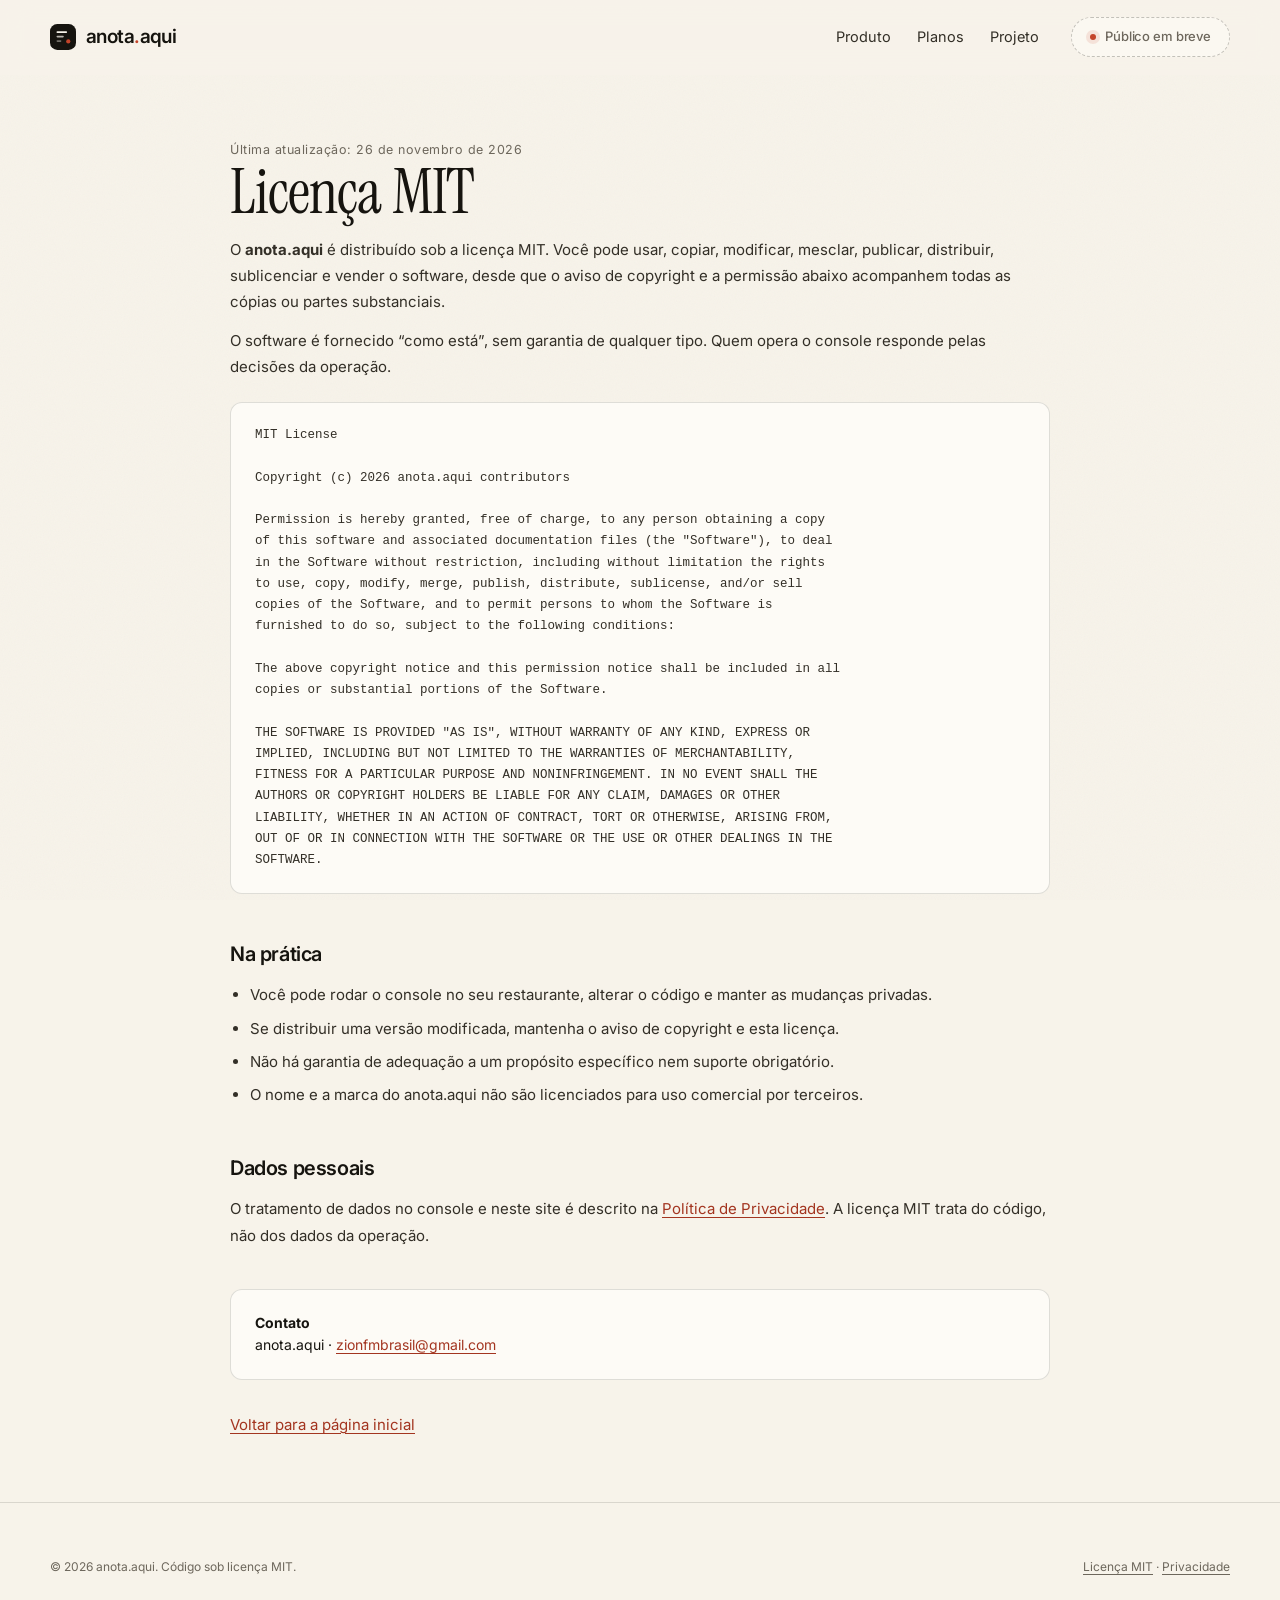
==== licenca.html @ 0621daaa "site: substitui termos de uso pela licenca MIT O projeto sera publico sob MIT. A pagina de termos sa" ====
<!doctype html>
<html lang="pt-BR">
<head>
  <meta charset="utf-8">
  <meta name="viewport" content="width=device-width, initial-scale=1">
  <title>Licença MIT — anota.aqui</title>
  <meta name="description" content="O anota.aqui é distribuído sob a licença MIT.">
  <meta name="theme-color" content="#f7f3ea">
  <link rel="icon" href="assets/mark.svg" type="image/svg+xml">
  <link rel="preconnect" href="https://fonts.googleapis.com">
  <link rel="preconnect" href="https://fonts.gstatic.com" crossorigin>
  <link href="https://fonts.googleapis.com/css2?family=Instrument+Serif:ital@0;1&family=Inter:wght@400;500;600&display=swap" rel="stylesheet">
  <link rel="stylesheet" href="assets/site.css">
</head>
<body>
  <a class="skip" href="#conteudo">Ir para o conteúdo</a>

  <header class="site-header">
    <div class="wrap header-inner">
      <a class="brand" href="./" aria-label="anota.aqui, página inicial">
        <svg viewBox="0 0 32 32" aria-hidden="true">
          <rect width="32" height="32" rx="9" fill="#16140f"/>
          <rect x="8" y="9" width="13" height="2" rx="1" fill="#f7f3ea"/>
          <rect x="8" y="14.5" width="9" height="2" rx="1" fill="#f7f3ea" opacity="0.72"/>
          <rect x="8" y="20" width="6" height="2" rx="1" fill="#f7f3ea" opacity="0.42"/>
          <circle cx="22.5" cy="21.5" r="2.6" fill="#c4442a"/>
        </svg>
        <span class="wordmark">anota<span class="dot">.</span>aqui</span>
      </a>
      <nav class="nav" aria-label="Navegação">
        <a href="index.html#produto">Produto</a>
        <a href="index.html#planos">Planos</a>
        <a href="index.html#contato">Projeto</a>
      </nav>
      <span class="soon-pill">Público em breve</span>
    </div>
  </header>

  <main id="conteudo" class="legal">
    <div class="wrap">
      <p class="updated">Última atualização: 26 de novembro de 2026</p>
      <h1>Licença MIT</h1>
      <p>
        O <strong>anota.aqui</strong> é distribuído sob a licença MIT. Você pode usar,
        copiar, modificar, mesclar, publicar, distribuir, sublicenciar e vender o
        software, desde que o aviso de copyright e a permissão abaixo acompanhem todas
        as cópias ou partes substanciais.
      </p>
      <p>
        O software é fornecido “como está”, sem garantia de qualquer tipo. Quem opera o
        console responde pelas decisões da operação.
      </p>

      <pre class="license-text">MIT License

Copyright (c) 2026 anota.aqui contributors

Permission is hereby granted, free of charge, to any person obtaining a copy
of this software and associated documentation files (the "Software"), to deal
in the Software without restriction, including without limitation the rights
to use, copy, modify, merge, publish, distribute, sublicense, and/or sell
copies of the Software, and to permit persons to whom the Software is
furnished to do so, subject to the following conditions:

The above copyright notice and this permission notice shall be included in all
copies or substantial portions of the Software.

THE SOFTWARE IS PROVIDED "AS IS", WITHOUT WARRANTY OF ANY KIND, EXPRESS OR
IMPLIED, INCLUDING BUT NOT LIMITED TO THE WARRANTIES OF MERCHANTABILITY,
FITNESS FOR A PARTICULAR PURPOSE AND NONINFRINGEMENT. IN NO EVENT SHALL THE
AUTHORS OR COPYRIGHT HOLDERS BE LIABLE FOR ANY CLAIM, DAMAGES OR OTHER
LIABILITY, WHETHER IN AN ACTION OF CONTRACT, TORT OR OTHERWISE, ARISING FROM,
OUT OF OR IN CONNECTION WITH THE SOFTWARE OR THE USE OR OTHER DEALINGS IN THE
SOFTWARE.</pre>

      <h2>Na prática</h2>
      <ul>
        <li>Você pode rodar o console no seu restaurante, alterar o código e manter as mudanças privadas.</li>
        <li>Se distribuir uma versão modificada, mantenha o aviso de copyright e esta licença.</li>
        <li>Não há garantia de adequação a um propósito específico nem suporte obrigatório.</li>
        <li>O nome e a marca do anota.aqui não são licenciados para uso comercial por terceiros.</li>
      </ul>

      <h2>Dados pessoais</h2>
      <p>
        O tratamento de dados no console e neste site é descrito na
        <a href="privacidade.html">Política de Privacidade</a>. A licença MIT trata do
        código, não dos dados da operação.
      </p>

      <div class="box">
        <strong>Contato</strong><br>
        anota.aqui · <a href="mailto:zionfmbrasil@gmail.com">zionfmbrasil@gmail.com</a>
      </div>

      <p style="margin-top:32px;"><a href="./">Voltar para a página inicial</a></p>
    </div>
  </main>

  <footer class="site-footer">
    <div class="wrap">
      <div class="footer-bottom" style="margin-top:0;border-top:0;padding-top:0;">
        <span>© 2026 anota.aqui. Código sob licença MIT.</span>
        <span><a href="licenca.html">Licença MIT</a> · <a href="privacidade.html">Privacidade</a></span>
      </div>
    </div>
  </footer>
</body>
</html>
---- assets/site.css ----
/* anota.aqui — site institucional
   Tipografia: Instrument Serif (display) + Inter (texto)
   Sem dependências de build. Um arquivo, um sistema. */

:root {
  --cream: #f7f3ea;
  --cream-deep: #efe9dc;
  --card: #fdfbf6;
  --ink: #16140f;
  --ink-soft: #332f27;
  --muted: #6d675c;
  --line: rgba(22, 20, 15, 0.13);
  --line-strong: rgba(22, 20, 15, 0.24);
  --accent: #c4442a;
  --accent-deep: #a33520;
  --sage: #2e4638;
  --sage-soft: #e3e8df;
  --amber: #e8a33c;
  --radius: 18px;
  --radius-sm: 10px;
  --shadow-sm: 0 1px 2px rgba(22, 20, 15, 0.06), 0 6px 18px -12px rgba(22, 20, 15, 0.25);
  --shadow-lg: 0 2px 4px rgba(22, 20, 15, 0.05), 0 30px 70px -40px rgba(22, 20, 15, 0.55);
  --display: "Instrument Serif", ui-serif, Georgia, "Times New Roman", serif;
  --text: "Inter", ui-sans-serif, -apple-system, "Segoe UI", Roboto, Helvetica, Arial, sans-serif;
  --mono: "SFMono-Regular", ui-monospace, "Cascadia Code", Consolas, monospace;
  --wrap: 1180px;
  --ease: cubic-bezier(0.22, 1, 0.36, 1);
}

*,
*::before,
*::after { box-sizing: border-box; }

html {
  scroll-behavior: smooth;
  -webkit-text-size-adjust: 100%;
}

body {
  margin: 0;
  background: var(--cream);
  color: var(--ink);
  font-family: var(--text);
  font-size: 17px;
  line-height: 1.6;
  font-feature-settings: "kern" 1, "liga" 1, "calt" 1;
  -webkit-font-smoothing: antialiased;
  text-rendering: optimizeLegibility;
}

body::before {
  content: "";
  position: fixed;
  inset: 0;
  z-index: 0;
  pointer-events: none;
  opacity: 0.035;
  background-image: url("data:image/svg+xml,%3Csvg xmlns='http://www.w3.org/2000/svg' width='160' height='160'%3E%3Cfilter id='n'%3E%3CfeTurbulence type='fractalNoise' baseFrequency='0.85' numOctaves='3'/%3E%3C/filter%3E%3Crect width='160' height='160' filter='url(%23n)'/%3E%3C/svg%3E");
}

::selection {
  background: var(--accent);
  color: #fff;
}

img { max-width: 100%; display: block; }

a {
  color: inherit;
  text-decoration-thickness: 1px;
  text-underline-offset: 3px;
}

h1, h2, h3, h4 {
  font-weight: 400;
  margin: 0;
  letter-spacing: -0.015em;
}

p { margin: 0; }

ul, ol { margin: 0; padding: 0; }

:focus-visible {
  outline: 2px solid var(--accent);
  outline-offset: 3px;
  border-radius: 4px;
}

.wrap {
  width: min(100% - 48px, var(--wrap));
  margin-inline: auto;
  position: relative;
  z-index: 1;
}

.skip {
  position: absolute;
  left: 16px;
  top: -64px;
  z-index: 100;
  background: var(--ink);
  color: var(--cream);
  padding: 10px 16px;
  border-radius: 8px;
  transition: top 0.2s var(--ease);
}
.skip:focus { top: 16px; }

/* ── header ─────────────────────────────────────────────────────────── */
.site-header {
  position: sticky;
  top: 0;
  z-index: 50;
  background: color-mix(in srgb, var(--cream) 86%, transparent);
  backdrop-filter: blur(14px);
  border-bottom: 1px solid transparent;
  transition: border-color 0.3s var(--ease), background 0.3s var(--ease);
}
.site-header.is-scrolled {
  border-bottom-color: var(--line);
  background: color-mix(in srgb, var(--cream) 94%, transparent);
}

.header-inner {
  display: flex;
  align-items: center;
  gap: 32px;
  height: 74px;
}

.brand {
  display: inline-flex;
  align-items: center;
  gap: 10px;
  font-weight: 600;
  font-size: 19px;
  letter-spacing: -0.03em;
  text-decoration: none;
  margin-right: auto;
}
.brand svg { width: 26px; height: 26px; flex: none; }
.wordmark { white-space: nowrap; }
.brand .dot { color: var(--accent); }

.nav {
  display: flex;
  align-items: center;
  gap: 26px;
  font-size: 14.5px;
  color: var(--ink-soft);
}
.nav a {
  text-decoration: none;
  padding: 6px 0;
  border-bottom: 1px solid transparent;
  transition: border-color 0.2s, color 0.2s;
}
.nav a:hover { border-bottom-color: var(--line-strong); }

/* ── buttons ────────────────────────────────────────────────────────── */
.btn {
  --btn-bg: var(--ink);
  --btn-fg: var(--cream);
  display: inline-flex;
  align-items: center;
  justify-content: center;
  gap: 10px;
  min-height: 50px;
  padding: 0 24px;
  border: 1px solid transparent;
  border-radius: 999px;
  background: var(--btn-bg);
  color: var(--btn-fg);
  font: 600 15px/1 var(--text);
  letter-spacing: -0.01em;
  text-decoration: none;
  cursor: pointer;
  transition: transform 0.25s var(--ease), background 0.25s, box-shadow 0.25s;
  will-change: transform;
}
.btn:hover { transform: translateY(-2px); box-shadow: var(--shadow-sm); }
.btn:active { transform: translateY(0); }

.btn-accent {
  --btn-bg: var(--accent);
  --btn-fg: #fff;
  box-shadow: 0 10px 24px -14px rgba(196, 68, 42, 0.9);
}
.btn-accent:hover {
  --btn-bg: var(--accent-deep);
  box-shadow: 0 16px 30px -16px rgba(163, 53, 32, 0.85);
}

.btn-ghost {
  --btn-bg: transparent;
  --btn-fg: var(--ink);
  border-color: var(--line-strong);
}
.btn-ghost:hover { --btn-bg: rgba(22, 20, 15, 0.04); }

.btn-sm { min-height: 40px; padding: 0 18px; font-size: 14px; }

.soon-pill {
  display: inline-flex;
  align-items: center;
  gap: 9px;
  min-height: 40px;
  padding: 0 18px;
  border: 1px dashed var(--line-strong);
  border-radius: 999px;
  background: color-mix(in srgb, var(--card) 55%, transparent);
  color: var(--muted);
  font: 500 13px/1.2 var(--text);
  letter-spacing: -0.01em;
  white-space: nowrap;
}
.soon-pill::before {
  content: "";
  width: 6px;
  height: 6px;
  border-radius: 50%;
  flex: none;
  background: var(--accent);
  box-shadow: 0 0 0 4px color-mix(in srgb, var(--accent) 12%, transparent);
}
.soon-pill.lg { min-height: 50px; padding: 0 22px; font-size: 14px; }

.link-arrow {
  display: inline-flex;
  align-items: center;
  gap: 8px;
  font-weight: 600;
  font-size: 15px;
  text-decoration: none;
  border-bottom: 1px solid var(--line-strong);
  padding-bottom: 3px;
}
.link-arrow svg { transition: transform 0.3s var(--ease); }
.link-arrow:hover svg { transform: translateX(4px); }

/* ── hero ───────────────────────────────────────────────────────────── */
.hero { padding: 74px 0 0; }

.hero-grid {
  display: grid;
  grid-template-columns: minmax(0, 1fr) minmax(0, 1.02fr);
  gap: 64px;
  align-items: center;
}

.eyebrow {
  display: inline-flex;
  align-items: center;
  gap: 10px;
  font-size: 12px;
  font-weight: 600;
  letter-spacing: 0.14em;
  text-transform: uppercase;
  color: var(--muted);
}
.eyebrow::before {
  content: "";
  width: 26px;
  height: 1px;
  background: var(--accent);
}

h1.display {
  font-family: var(--display);
  font-size: clamp(44px, 5.4vw, 72px);
  line-height: 0.96;
  letter-spacing: -0.028em;
  margin: 24px 0 0;
}
h1.display em {
  font-style: italic;
  color: var(--accent);
}

.hero-lead {
  margin-top: 26px;
  max-width: 46ch;
  font-size: 18.5px;
  line-height: 1.65;
  color: var(--ink-soft);
}

.hero-actions {
  display: flex;
  flex-wrap: wrap;
  gap: 12px;
  margin-top: 34px;
}

.hero-facts {
  display: flex;
  flex-wrap: wrap;
  gap: 12px 34px;
  margin-top: 42px;
  padding-top: 26px;
  border-top: 1px solid var(--line);
  list-style: none;
  font-size: 13.5px;
  color: var(--muted);
}
.hero-facts strong {
  display: block;
  font-size: 15px;
  color: var(--ink);
  font-weight: 600;
}

/* ── console mock ───────────────────────────────────────────────────── */
.mock-stage {
  position: relative;
  perspective: 1600px;
}

.mock {
  position: relative;
  border-radius: 14px;
  background: #121510;
  color: #e9e7df;
  border: 1px solid rgba(255, 255, 255, 0.09);
  box-shadow: var(--shadow-lg);
  overflow: hidden;
  transform: rotateY(-5deg) rotateX(2deg);
  transform-origin: left center;
  font-size: 12px;
  line-height: 1.45;
}

.mock-bar {
  display: flex;
  align-items: center;
  gap: 7px;
  padding: 11px 14px;
  border-bottom: 1px solid rgba(255, 255, 255, 0.08);
  background: #171a15;
}
.mock-bar i {
  width: 8px;
  height: 8px;
  border-radius: 50%;
  background: rgba(255, 255, 255, 0.18);
  display: block;
}
.mock-bar .url {
  margin-left: 10px;
  font-family: var(--mono);
  font-size: 10.5px;
  color: rgba(255, 255, 255, 0.45);
}
.mock-bar .live {
  margin-left: auto;
  display: inline-flex;
  align-items: center;
  gap: 6px;
  font-size: 10px;
  letter-spacing: 0.08em;
  text-transform: uppercase;
  color: #b9d9a4;
}
.mock-bar .live::before {
  content: "";
  width: 6px;
  height: 6px;
  border-radius: 50%;
  background: #8fd06a;
  box-shadow: 0 0 0 3px rgba(143, 208, 106, 0.16);
}

.mock-body {
  display: grid;
  grid-template-columns: 132px minmax(0, 1fr) 116px;
  min-height: 386px;
}

.mock-side {
  border-right: 1px solid rgba(255, 255, 255, 0.07);
  padding: 16px 12px;
  background: #10130f;
}
.mock-brand {
  display: flex;
  align-items: center;
  gap: 7px;
  font-size: 11px;
  font-weight: 600;
  letter-spacing: -0.02em;
  color: #f1efe6;
  padding: 0 6px 14px;
}
.mock-brand span { color: #e0704f; }
.mock-nav { list-style: none; display: grid; gap: 3px; }
.mock-nav li {
  display: flex;
  align-items: center;
  gap: 8px;
  padding: 7px 8px;
  border-radius: 6px;
  color: rgba(255, 255, 255, 0.42);
  font-size: 10.5px;
}
.mock-nav li.on {
  background: rgba(255, 255, 255, 0.07);
  color: #f1efe6;
}
.mock-nav b {
  width: 12px;
  height: 12px;
  border-radius: 3px;
  border: 1px solid currentColor;
  opacity: 0.55;
  flex: none;
}
.mock-nav .tag {
  margin-left: auto;
  font-size: 9px;
  background: #c4442a;
  color: #fff;
  border-radius: 20px;
  padding: 1px 5px;
  font-weight: 600;
}

.mock-main { padding: 18px 16px; }
.mock-h {
  display: flex;
  align-items: baseline;
  justify-content: space-between;
  margin-bottom: 12px;
}
.mock-h strong { font-size: 13px; letter-spacing: -0.02em; font-weight: 600; }
.mock-h span { font-size: 9.5px; color: rgba(255, 255, 255, 0.35); }

.mock-row {
  display: grid;
  grid-template-columns: 26px minmax(0, 1fr) auto;
  gap: 10px;
  align-items: center;
  padding: 10px 10px;
  border: 1px solid rgba(255, 255, 255, 0.07);
  border-radius: 8px;
  margin-bottom: 7px;
  background: rgba(255, 255, 255, 0.025);
}
.mock-row .num {
  font-family: var(--mono);
  font-size: 10px;
  color: rgba(255, 255, 255, 0.4);
}
.mock-row .who { font-size: 11px; color: #e9e7df; }
.mock-row .what { font-size: 9.5px; color: rgba(255, 255, 255, 0.38); }
.mock-row .amount { font-family: var(--mono); font-size: 10.5px; color: #f1efe6; }

.chip {
  display: inline-block;
  font-size: 8.5px;
  font-weight: 600;
  letter-spacing: 0.04em;
  text-transform: uppercase;
  padding: 2px 6px;
  border-radius: 4px;
  margin-top: 3px;
}
.chip.paid { background: rgba(143, 208, 106, 0.14); color: #a9d78c; }
.chip.kitchen { background: rgba(232, 163, 60, 0.14); color: #eec077; }
.chip.new { background: rgba(255, 255, 255, 0.09); color: rgba(255, 255, 255, 0.6); }

.mock-kds {
  border-left: 1px solid rgba(255, 255, 255, 0.07);
  padding: 16px 12px;
  background: #10130f;
}
.mock-kds strong {
  display: block;
  font-size: 10px;
  letter-spacing: 0.1em;
  text-transform: uppercase;
  color: rgba(255, 255, 255, 0.38);
  margin-bottom: 12px;
}
.ticket {
  border: 1px solid rgba(255, 255, 255, 0.09);
  border-radius: 7px;
  padding: 8px;
  margin-bottom: 7px;
  background: rgba(255, 255, 255, 0.03);
}
.ticket b { display: block; font-size: 10px; font-weight: 600; }
.ticket span { font-size: 9px; color: rgba(255, 255, 255, 0.38); }
.ticket .bar {
  height: 2px;
  margin-top: 7px;
  border-radius: 2px;
  background: rgba(255, 255, 255, 0.1);
  overflow: hidden;
}
.ticket .bar i { display: block; height: 100%; background: #e8a33c; }
.ticket.done .bar i { background: #8fd06a; }

.mock-toast {
  position: absolute;
  right: -14px;
  bottom: -26px;
  width: 250px;
  background: #fdfbf6;
  color: var(--ink);
  border: 1px solid var(--line);
  border-radius: 12px;
  padding: 13px 14px;
  box-shadow: 0 24px 50px -26px rgba(22, 20, 15, 0.5);
  transform: rotateY(-5deg);
}
.mock-toast .t-top {
  display: flex;
  align-items: center;
  gap: 7px;
  font-size: 10px;
  font-weight: 600;
  letter-spacing: 0.09em;
  text-transform: uppercase;
  color: var(--sage);
}
.mock-toast .t-top i {
  width: 6px;
  height: 6px;
  border-radius: 50%;
  background: #4f8a5f;
}
.mock-toast .t-amount {
  font-family: var(--display);
  font-size: 27px;
  line-height: 1.1;
  margin-top: 4px;
}
.mock-toast .t-meta {
  display: flex;
  justify-content: space-between;
  gap: 8px;
  margin-top: 6px;
  font-size: 10px;
  color: var(--muted);
}
.mock-toast .t-meta b {
  font-weight: 500;
  color: var(--ink-soft);
  background: var(--cream-deep);
  border-radius: 4px;
  padding: 1px 5px;
}

/* ── marquee ────────────────────────────────────────────────────────── */
.strip {
  margin-top: 96px;
  border-top: 1px solid var(--line);
  border-bottom: 1px solid var(--line);
  padding: 18px 0;
  overflow: hidden;
}
.strip-track {
  display: flex;
  gap: 46px;
  width: max-content;
  animation: slide 44s linear infinite;
  font-size: 12px;
  letter-spacing: 0.13em;
  text-transform: uppercase;
  color: var(--muted);
  white-space: nowrap;
}
.strip-track span { display: inline-flex; align-items: center; gap: 46px; }
.strip-track span::after {
  content: "";
  width: 4px;
  height: 4px;
  background: var(--accent);
  border-radius: 50%;
}
@keyframes slide {
  from { transform: translateX(0); }
  to { transform: translateX(-50%); }
}

/* ── sections ───────────────────────────────────────────────────────── */
section { position: relative; }
section[id] { scroll-margin-top: 92px; }

.section { padding: 104px 0; }
.section-tight { padding: 72px 0; }

.section-head {
  display: grid;
  grid-template-columns: 92px minmax(0, 1fr) minmax(0, 0.9fr);
  gap: 36px;
  align-items: start;
  padding-bottom: 30px;
  border-bottom: 1px solid var(--line);
  margin-bottom: 48px;
}
.section-num {
  font-family: var(--mono);
  font-size: 12px;
  color: var(--accent);
  letter-spacing: 0.06em;
  white-space: nowrap;
  padding-top: 8px;
}
.section-head h2 {
  font-family: var(--display);
  font-size: clamp(34px, 3.8vw, 52px);
  line-height: 1.02;
  letter-spacing: -0.02em;
}
.section-head h2 em { font-style: italic; color: var(--accent); }
.section-head p {
  font-size: 16px;
  color: var(--muted);
  max-width: 40ch;
  padding-top: 6px;
}

/* ── features ───────────────────────────────────────────────────────── */
.feature-grid {
  display: grid;
  grid-template-columns: repeat(3, minmax(0, 1fr));
  border-top: 1px solid var(--line);
  border-left: 1px solid var(--line);
}
.feature {
  padding: 30px 28px 34px;
  border-right: 1px solid var(--line);
  border-bottom: 1px solid var(--line);
  background: color-mix(in srgb, var(--card) 55%, transparent);
  transition: background 0.3s var(--ease);
}
.feature:hover { background: var(--card); }
.feature .ic {
  width: 34px;
  height: 34px;
  display: grid;
  place-items: center;
  border: 1px solid var(--line-strong);
  border-radius: 9px;
  color: var(--accent);
  margin-bottom: 22px;
}
.feature h3 {
  font-size: 18px;
  font-weight: 600;
  letter-spacing: -0.02em;
  margin-bottom: 9px;
}
.feature p { font-size: 14.5px; color: var(--muted); line-height: 1.6; }

/* ── split / payments ───────────────────────────────────────────────── */
.split {
  display: grid;
  grid-template-columns: minmax(0, 0.95fr) minmax(0, 1.05fr);
  gap: 70px;
  align-items: center;
}

.pay-card {
  border: 1px solid var(--line);
  border-radius: var(--radius);
  background: var(--card);
  box-shadow: var(--shadow-sm);
  overflow: hidden;
}
.pay-head {
  display: flex;
  align-items: center;
  justify-content: space-between;
  gap: 12px;
  padding: 18px 22px;
  border-bottom: 1px solid var(--line);
  font-size: 13px;
  font-weight: 600;
}
.pay-head .mp {
  font-size: 11px;
  letter-spacing: 0.04em;
  color: var(--muted);
  font-weight: 500;
}
.pay-list { list-style: none; }
.pay-list li {
  display: grid;
  grid-template-columns: 38px minmax(0, 1fr) auto;
  gap: 14px;
  align-items: center;
  padding: 15px 22px;
  border-bottom: 1px solid var(--line);
  font-size: 13.5px;
}
.pay-list li:last-child { border-bottom: 0; }
.pay-list .ico {
  width: 34px;
  height: 34px;
  border-radius: 9px;
  display: grid;
  place-items: center;
  background: var(--sage-soft);
  color: var(--sage);
  font-size: 13px;
  font-weight: 600;
}
.pay-list .meta { font-size: 11.5px; color: var(--muted); }
.pay-list .val {
  font-family: var(--mono);
  font-size: 13px;
  font-variant-numeric: tabular-nums;
}
.pay-list .val.ok { color: #3f7350; }
.pay-note {
  padding: 16px 22px;
  background: var(--cream-deep);
  font-size: 11.5px;
  color: var(--muted);
  line-height: 1.55;
}

.check-list { list-style: none; display: grid; gap: 16px; margin-top: 30px; }
.check-list li {
  display: grid;
  grid-template-columns: 22px minmax(0, 1fr);
  gap: 14px;
  font-size: 15px;
  color: var(--ink-soft);
}
.check-list .ck {
  width: 20px;
  height: 20px;
  border-radius: 50%;
  background: var(--sage);
  color: #fff;
  display: grid;
  place-items: center;
  margin-top: 2px;
}
.check-list strong { font-weight: 600; color: var(--ink); }

/* ── steps ──────────────────────────────────────────────────────────── */
.steps {
  display: grid;
  grid-template-columns: repeat(3, minmax(0, 1fr));
  gap: 0;
  border-top: 1px solid var(--line);
}
.step {
  padding: 34px 30px 40px 0;
  border-right: 1px solid var(--line);
  position: relative;
}
.step + .step { padding-left: 30px; }
.step:last-child { border-right: 0; }
.step .n {
  font-family: var(--display);
  font-size: 40px;
  line-height: 1;
  color: var(--accent);
  display: block;
  margin-bottom: 18px;
}
.step h3 { font-size: 17px; font-weight: 600; margin-bottom: 8px; letter-spacing: -0.01em; }
.step p { font-size: 14.5px; color: var(--muted); }

/* ── pricing ────────────────────────────────────────────────────────── */
.plans {
  display: grid;
  grid-template-columns: repeat(3, minmax(0, 1fr));
  gap: 18px;
  align-items: stretch;
}
.plan {
  display: flex;
  flex-direction: column;
  border: 1px solid var(--line);
  border-radius: var(--radius);
  background: var(--card);
  padding: 30px 26px;
}
.plan.featured {
  background: var(--ink);
  color: var(--cream);
  border-color: var(--ink);
  box-shadow: var(--shadow-lg);
  position: relative;
}
.plan.featured .plan-name,
.plan.featured .price,
.plan.featured h3 { color: var(--cream); }
.plan.featured .plan-lead,
.plan.featured .plan-list li { color: rgba(247, 243, 234, 0.68); }
.plan.featured .plan-list .ck { background: var(--accent); }
.badge {
  position: absolute;
  top: 18px;
  right: 18px;
  font-size: 10px;
  font-weight: 600;
  letter-spacing: 0.1em;
  text-transform: uppercase;
  background: var(--accent);
  color: #fff;
  padding: 4px 9px;
  border-radius: 999px;
}
.plan-name {
  font-size: 12px;
  font-weight: 600;
  letter-spacing: 0.13em;
  text-transform: uppercase;
  color: var(--muted);
}
.price {
  font-family: var(--display);
  font-size: 46px;
  line-height: 1.05;
  margin-top: 16px;
  letter-spacing: -0.02em;
}
.price small {
  font-family: var(--text);
  font-size: 13px;
  font-weight: 400;
  letter-spacing: 0;
  color: var(--muted);
}
.plan.featured .price small { color: rgba(247, 243, 234, 0.6); }
.plan-lead { margin-top: 10px; font-size: 13.5px; color: var(--muted); }
.plan-list {
  list-style: none;
  display: grid;
  gap: 11px;
  margin: 24px 0 28px;
  padding-top: 22px;
  border-top: 1px solid var(--line);
  font-size: 13.5px;
  color: var(--ink-soft);
}
.plan.featured .plan-list { border-top-color: rgba(247, 243, 234, 0.14); }
.plan-list li { display: flex; gap: 10px; align-items: flex-start; }
.plan-list .ck {
  width: 16px;
  height: 16px;
  border-radius: 50%;
  background: var(--sage);
  color: #fff;
  display: grid;
  place-items: center;
  flex: none;
  margin-top: 3px;
}
.plan .btn { width: 100%; margin-top: auto; }

.pricing-note {
  margin-top: 22px;
  font-size: 12.5px;
  color: var(--muted);
  text-align: center;
}

/* ── faq ────────────────────────────────────────────────────────────── */
.faq { display: grid; gap: 0; border-top: 1px solid var(--line); }
details.q {
  border-bottom: 1px solid var(--line);
  padding: 4px 0;
}
details.q summary {
  list-style: none;
  cursor: pointer;
  display: flex;
  align-items: center;
  justify-content: space-between;
  gap: 24px;
  padding: 22px 4px;
  font-size: 16.5px;
  font-weight: 500;
  letter-spacing: -0.01em;
}
details.q summary::-webkit-details-marker { display: none; }
details.q summary .sign {
  width: 24px;
  height: 24px;
  border: 1px solid var(--line-strong);
  border-radius: 50%;
  display: grid;
  place-items: center;
  flex: none;
  position: relative;
  transition: transform 0.3s var(--ease), background 0.3s, color 0.3s;
}
details.q summary .sign::before,
details.q summary .sign::after {
  content: "";
  position: absolute;
  background: currentColor;
}
details.q summary .sign::before { width: 9px; height: 1px; }
details.q summary .sign::after { width: 1px; height: 9px; transition: transform 0.3s var(--ease); }
details.q[open] summary .sign { background: var(--ink); color: var(--cream); border-color: var(--ink); }
details.q[open] summary .sign::after { transform: scaleY(0); }
details.q .a {
  padding: 0 60px 26px 4px;
  font-size: 15px;
  color: var(--muted);
  max-width: 78ch;
  line-height: 1.7;
}

/* ── contact / cta ──────────────────────────────────────────────────── */
.cta {
  border-radius: 24px;
  background: var(--sage);
  color: var(--cream);
  padding: 66px 56px;
  position: relative;
  overflow: hidden;
}
.cta h2 {
  font-family: var(--display);
  font-size: clamp(36px, 4.6vw, 60px);
  line-height: 1;
  max-width: 18ch;
  position: relative;
  z-index: 1;
}
.cta p {
  margin-top: 18px;
  max-width: 52ch;
  color: rgba(247, 243, 234, 0.72);
  font-size: 16px;
  position: relative;
  z-index: 1;
}
.cta-actions {
  display: flex;
  flex-wrap: wrap;
  gap: 12px;
  margin-top: 32px;
  position: relative;
  z-index: 1;
}
.cta .btn-accent { --btn-bg: #f7f3ea; --btn-fg: var(--ink); }
.cta .btn-accent:hover { --btn-bg: #fff; }
.cta .btn-ghost { --btn-fg: var(--cream); border-color: rgba(247, 243, 234, 0.32); }
.cta .btn-ghost:hover { --btn-bg: rgba(247, 243, 234, 0.08); }
.cta .soon-pill {
  background: rgba(247, 243, 234, 0.08);
  border-color: rgba(247, 243, 234, 0.34);
  color: rgba(247, 243, 234, 0.88);
}
.cta .soon-pill::before {
  background: var(--amber);
  box-shadow: 0 0 0 4px rgba(232, 163, 60, 0.16);
}

.cta-meta {
  display: flex;
  flex-wrap: wrap;
  gap: 10px 28px;
  margin-top: 34px;
  padding-top: 24px;
  border-top: 1px solid rgba(247, 243, 234, 0.16);
  font-size: 12.5px;
  color: rgba(247, 243, 234, 0.6);
  position: relative;
  z-index: 1;
}
.cta-meta a { color: rgba(247, 243, 234, 0.86); }

/* ── footer ─────────────────────────────────────────────────────────── */
.site-footer {
  margin-top: 24px;
  border-top: 1px solid var(--line);
  padding: 54px 0 40px;
}
.footer-grid {
  display: grid;
  grid-template-columns: 1.4fr repeat(3, minmax(0, 1fr));
  gap: 40px;
}
.footer-brand p {
  margin-top: 14px;
  font-size: 13.5px;
  color: var(--muted);
  max-width: 32ch;
}
.footer-col h4 {
  font-size: 11px;
  font-weight: 600;
  letter-spacing: 0.13em;
  text-transform: uppercase;
  color: var(--muted);
  margin-bottom: 14px;
}
.footer-col ul { list-style: none; display: grid; gap: 9px; }
.footer-col a {
  font-size: 13.5px;
  color: var(--ink-soft);
  text-decoration: none;
}
.footer-col a:hover { color: var(--accent); text-decoration: underline; }
.footer-bottom {
  display: flex;
  flex-wrap: wrap;
  gap: 12px 28px;
  align-items: center;
  justify-content: space-between;
  margin-top: 48px;
  padding-top: 22px;
  border-top: 1px solid var(--line);
  font-size: 12px;
  color: var(--muted);
}

/* ── legal pages ────────────────────────────────────────────────────── */
.legal { padding: 64px 0 40px; }
.legal .wrap { max-width: 820px; }
.legal h1 {
  font-family: var(--display);
  font-size: clamp(38px, 5vw, 62px);
  line-height: 1;
  margin-bottom: 14px;
}
.legal .updated { font-size: 12.5px; color: var(--muted); letter-spacing: 0.04em; }
.legal h2 {
  font-size: 20px;
  font-weight: 600;
  letter-spacing: -0.02em;
  margin: 44px 0 12px;
}
.legal p, .legal li { font-size: 15px; color: var(--ink-soft); line-height: 1.75; }
.legal p + p { margin-top: 12px; }
.legal ul { margin: 12px 0 0 20px; display: grid; gap: 7px; }
.legal a { color: var(--accent-deep); }
.legal .box {
  margin-top: 40px;
  padding: 22px 24px;
  border: 1px solid var(--line);
  border-radius: 12px;
  background: var(--card);
  font-size: 14px;
}

.license-text {
  margin: 22px 0 0;
  padding: 22px 24px;
  border: 1px solid var(--line);
  border-radius: 12px;
  background: var(--card);
  font-family: var(--mono);
  font-size: 12.5px;
  line-height: 1.7;
  color: var(--ink-soft);
  white-space: pre-wrap;
  overflow-wrap: anywhere;
}

/* ── reveal ─────────────────────────────────────────────────────────── */
.reveal {
  opacity: 0;
  transform: translateY(18px);
  transition: opacity 0.7s var(--ease), transform 0.7s var(--ease);
}
.reveal.in { opacity: 1; transform: none; }

/* ── responsive ─────────────────────────────────────────────────────── */
@media (max-width: 1040px) {
  .hero-grid { grid-template-columns: 1fr; gap: 56px; }
  .mock { transform: none; max-width: 720px; }
  .mock-toast { transform: none; right: 12px; bottom: -24px; }
  .section-head { grid-template-columns: 1fr; gap: 12px; }
  .section-head p { grid-column: 1; padding-top: 0; }
  .split { grid-template-columns: 1fr; gap: 44px; }
  .feature-grid { grid-template-columns: repeat(2, minmax(0, 1fr)); }
  .plans { grid-template-columns: 1fr; max-width: 560px; }
  .footer-grid { grid-template-columns: 1fr 1fr; }
  .cta { padding: 52px 38px; }
}

@media (max-width: 760px) {
  body { font-size: 16px; }
  .wrap { width: min(100% - 36px, var(--wrap)); }
  .nav { display: none; }
  .header-inner { height: 66px; }
  .hero { padding-top: 46px; }
  h1.display { font-size: clamp(38px, 10vw, 54px); }
  .mock-body { grid-template-columns: 1fr 112px; min-height: 0; }
  .mock-side { display: none; }
  .mock-main { padding: 14px 12px; }
  .mock-toast { width: 212px; bottom: -30px; right: 6px; }
  .section { padding: 76px 0; }
  .section-head { grid-template-columns: 1fr; gap: 10px; }
  .section-num { padding-top: 0; }
  .section-head p { grid-column: 1; }
  .feature-grid { grid-template-columns: 1fr; }
  .steps { grid-template-columns: 1fr; }
  .step { padding: 26px 0 30px; border-right: 0; border-bottom: 1px solid var(--line); }
  .step + .step { padding-left: 0; }
  .step:last-child { border-bottom: 0; }
  .cta { padding: 40px 26px; border-radius: 18px; }
  .footer-grid { grid-template-columns: 1fr; gap: 30px; }
  .strip { margin-top: 70px; }
  details.q summary { font-size: 15.5px; }
  details.q .a { padding-right: 8px; }
}

@media (max-width: 560px) {
  .site-header .soon-pill { display: none; }
}

@media (prefers-reduced-motion: reduce) {
  html { scroll-behavior: auto; }
  *, *::before, *::after {
    animation-duration: 0.01ms !important;
    animation-iteration-count: 1 !important;
    transition-duration: 0.01ms !important;
  }
  .reveal { opacity: 1; transform: none; }
}
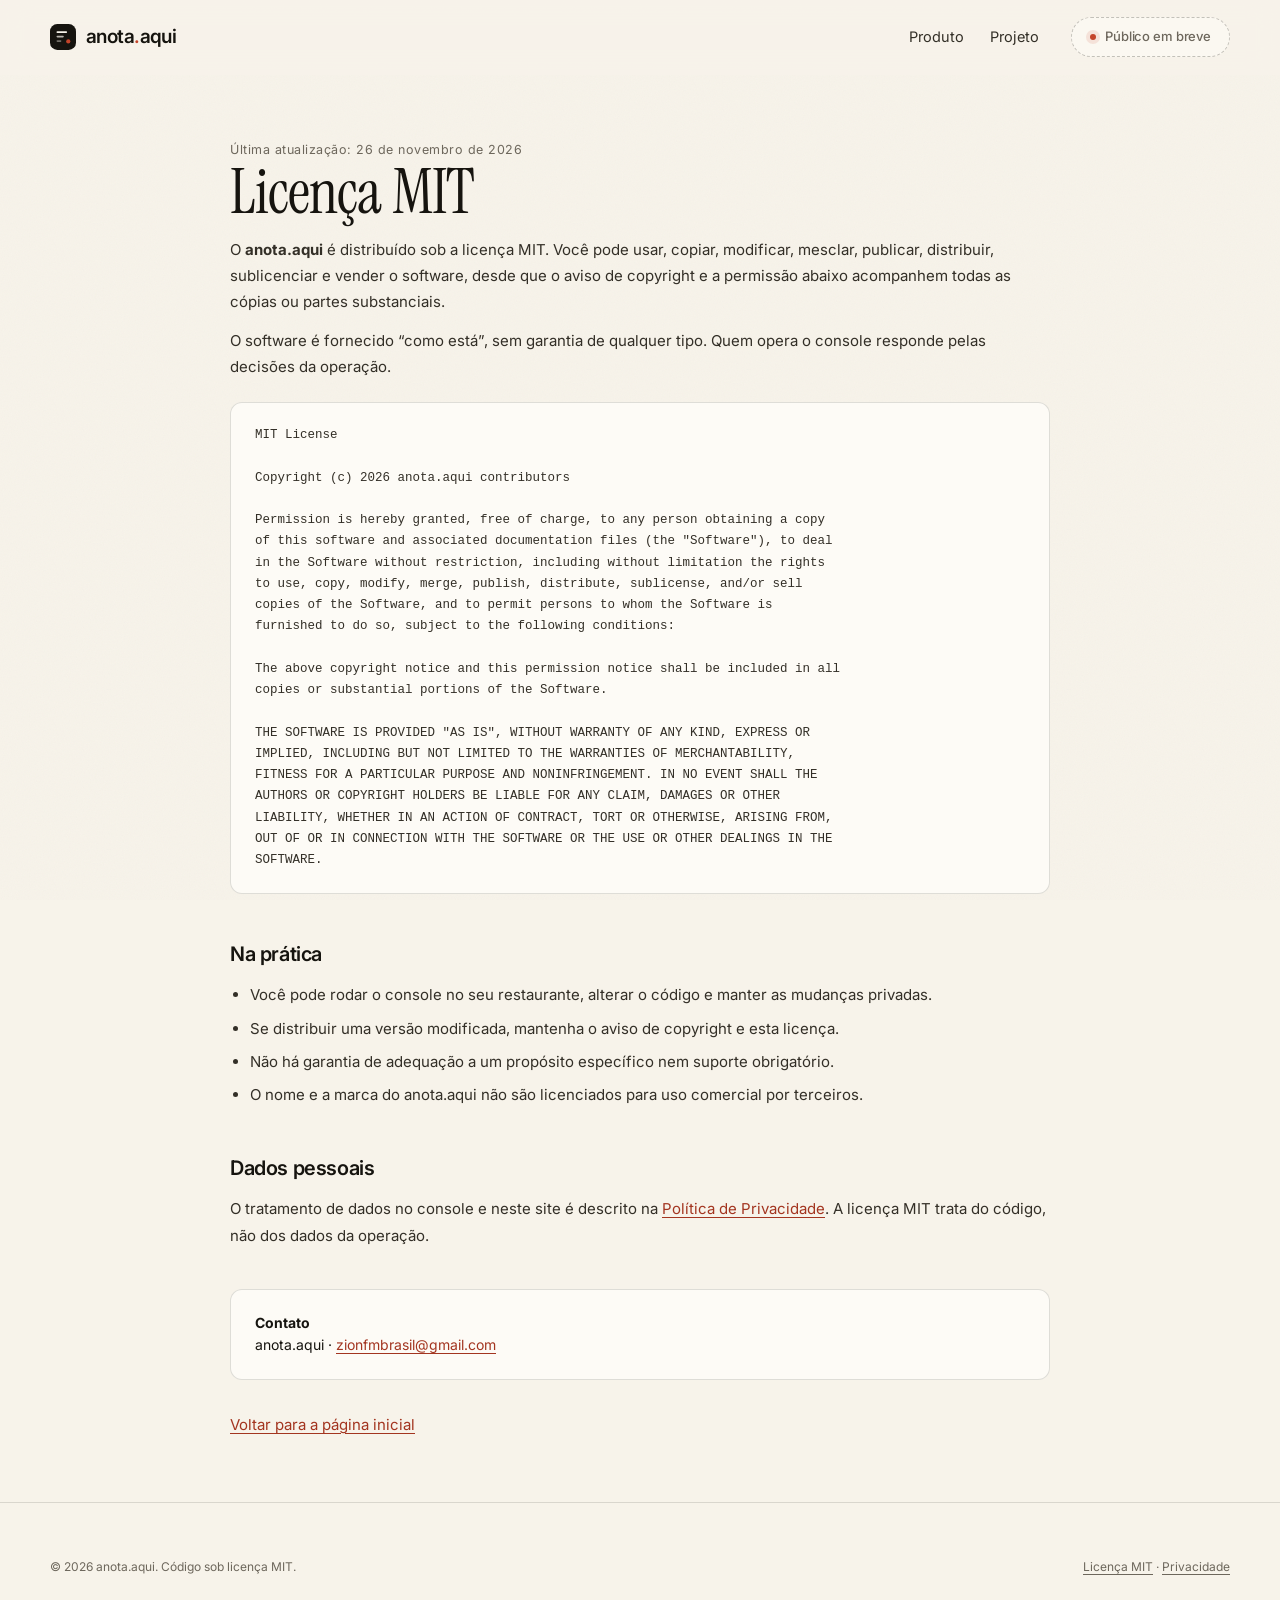
==== commit 7af0497b: "site: remove planos e assume o modelo open source A secao de planos sai. O hero, a faixa, o FAQ e os" ====
--- a/licenca.html
+++ b/licenca.html
@@ -29,7 +29,6 @@
       </a>
       <nav class="nav" aria-label="Navegação">
         <a href="index.html#produto">Produto</a>
-        <a href="index.html#planos">Planos</a>
         <a href="index.html#contato">Projeto</a>
       </nav>
       <span class="soon-pill">Público em breve</span>
--- a/assets/site.css
+++ b/assets/site.css
@@ -768,102 +768,6 @@
 .step h3 { font-size: 17px; font-weight: 600; margin-bottom: 8px; letter-spacing: -0.01em; }
 .step p { font-size: 14.5px; color: var(--muted); }
 
-/* ── pricing ────────────────────────────────────────────────────────── */
-.plans {
-  display: grid;
-  grid-template-columns: repeat(3, minmax(0, 1fr));
-  gap: 18px;
-  align-items: stretch;
-}
-.plan {
-  display: flex;
-  flex-direction: column;
-  border: 1px solid var(--line);
-  border-radius: var(--radius);
-  background: var(--card);
-  padding: 30px 26px;
-}
-.plan.featured {
-  background: var(--ink);
-  color: var(--cream);
-  border-color: var(--ink);
-  box-shadow: var(--shadow-lg);
-  position: relative;
-}
-.plan.featured .plan-name,
-.plan.featured .price,
-.plan.featured h3 { color: var(--cream); }
-.plan.featured .plan-lead,
-.plan.featured .plan-list li { color: rgba(247, 243, 234, 0.68); }
-.plan.featured .plan-list .ck { background: var(--accent); }
-.badge {
-  position: absolute;
-  top: 18px;
-  right: 18px;
-  font-size: 10px;
-  font-weight: 600;
-  letter-spacing: 0.1em;
-  text-transform: uppercase;
-  background: var(--accent);
-  color: #fff;
-  padding: 4px 9px;
-  border-radius: 999px;
-}
-.plan-name {
-  font-size: 12px;
-  font-weight: 600;
-  letter-spacing: 0.13em;
-  text-transform: uppercase;
-  color: var(--muted);
-}
-.price {
-  font-family: var(--display);
-  font-size: 46px;
-  line-height: 1.05;
-  margin-top: 16px;
-  letter-spacing: -0.02em;
-}
-.price small {
-  font-family: var(--text);
-  font-size: 13px;
-  font-weight: 400;
-  letter-spacing: 0;
-  color: var(--muted);
-}
-.plan.featured .price small { color: rgba(247, 243, 234, 0.6); }
-.plan-lead { margin-top: 10px; font-size: 13.5px; color: var(--muted); }
-.plan-list {
-  list-style: none;
-  display: grid;
-  gap: 11px;
-  margin: 24px 0 28px;
-  padding-top: 22px;
-  border-top: 1px solid var(--line);
-  font-size: 13.5px;
-  color: var(--ink-soft);
-}
-.plan.featured .plan-list { border-top-color: rgba(247, 243, 234, 0.14); }
-.plan-list li { display: flex; gap: 10px; align-items: flex-start; }
-.plan-list .ck {
-  width: 16px;
-  height: 16px;
-  border-radius: 50%;
-  background: var(--sage);
-  color: #fff;
-  display: grid;
-  place-items: center;
-  flex: none;
-  margin-top: 3px;
-}
-.plan .btn { width: 100%; margin-top: auto; }
-
-.pricing-note {
-  margin-top: 22px;
-  font-size: 12.5px;
-  color: var(--muted);
-  text-align: center;
-}
-
 /* ── faq ────────────────────────────────────────────────────────────── */
 .faq { display: grid; gap: 0; border-top: 1px solid var(--line); }
 details.q {
@@ -1078,7 +982,6 @@
   .section-head p { grid-column: 1; padding-top: 0; }
   .split { grid-template-columns: 1fr; gap: 44px; }
   .feature-grid { grid-template-columns: repeat(2, minmax(0, 1fr)); }
-  .plans { grid-template-columns: 1fr; max-width: 560px; }
   .footer-grid { grid-template-columns: 1fr 1fr; }
   .cta { padding: 52px 38px; }
 }
